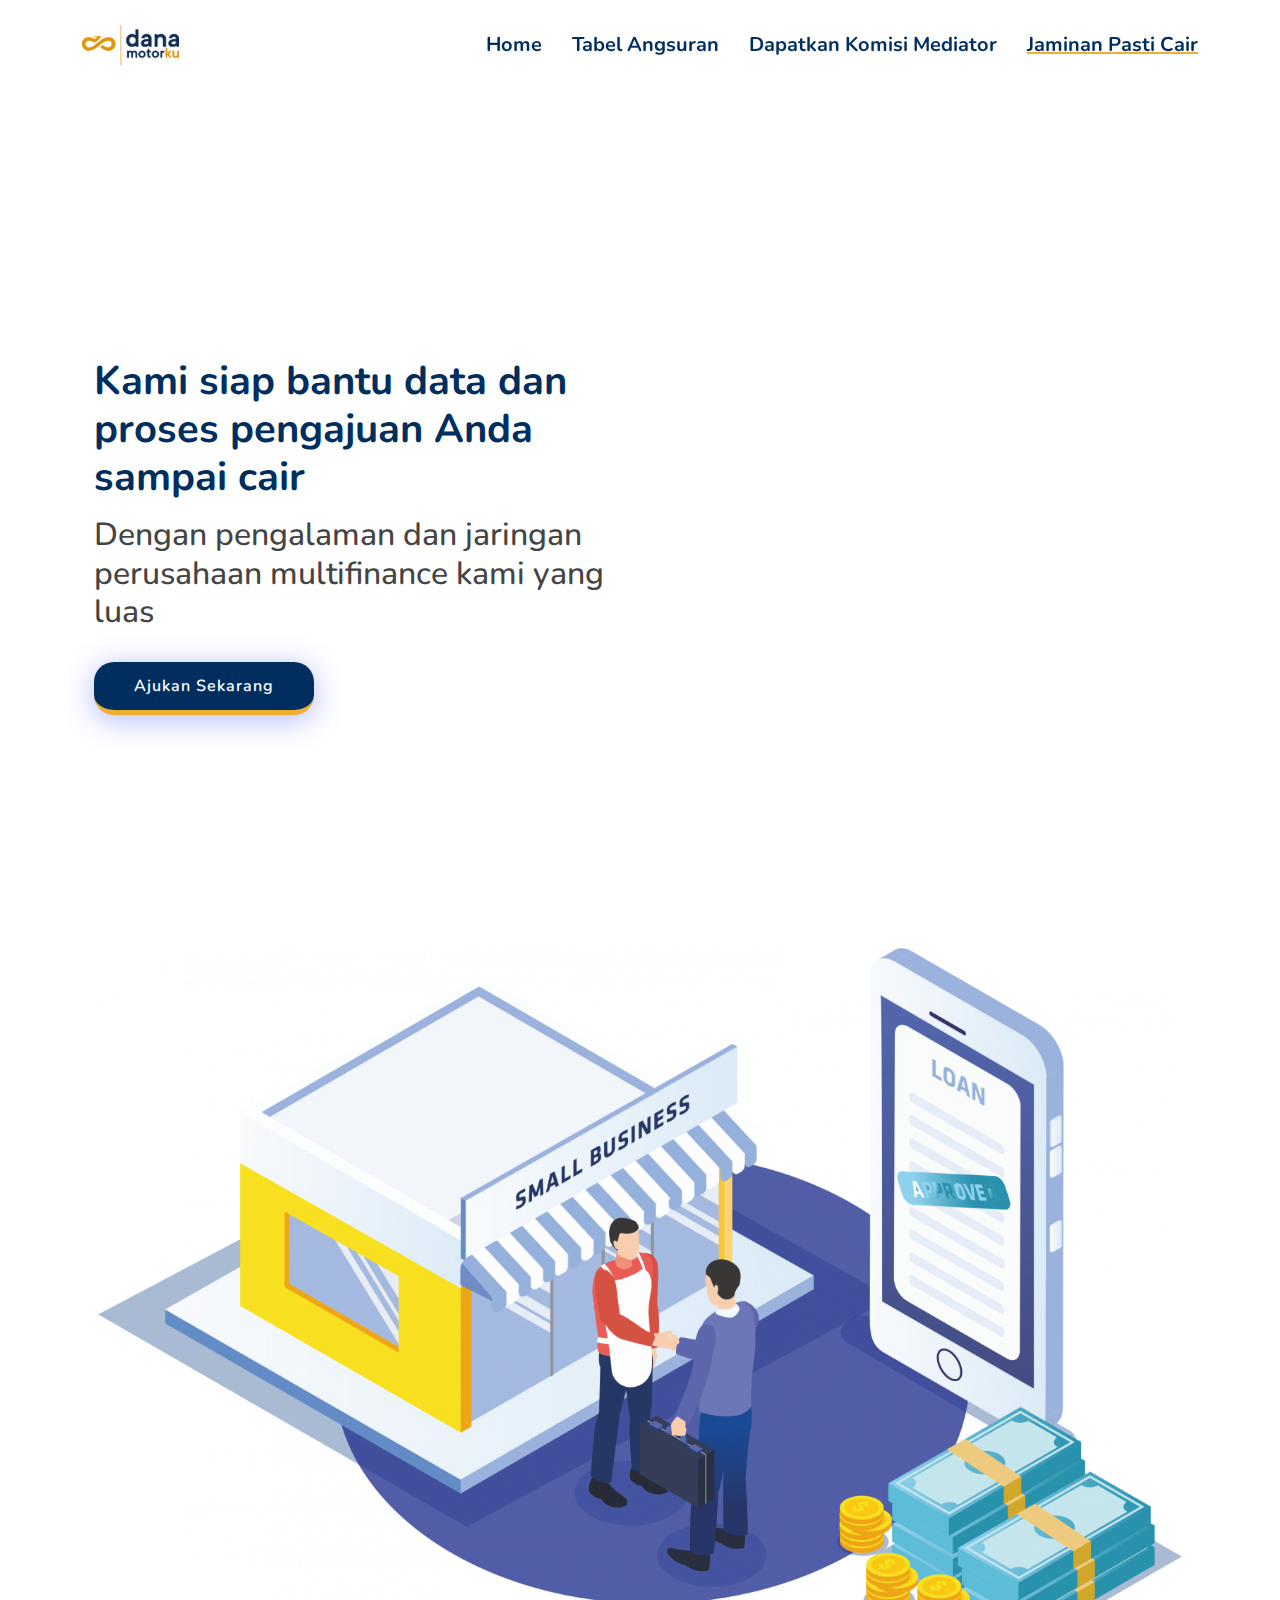
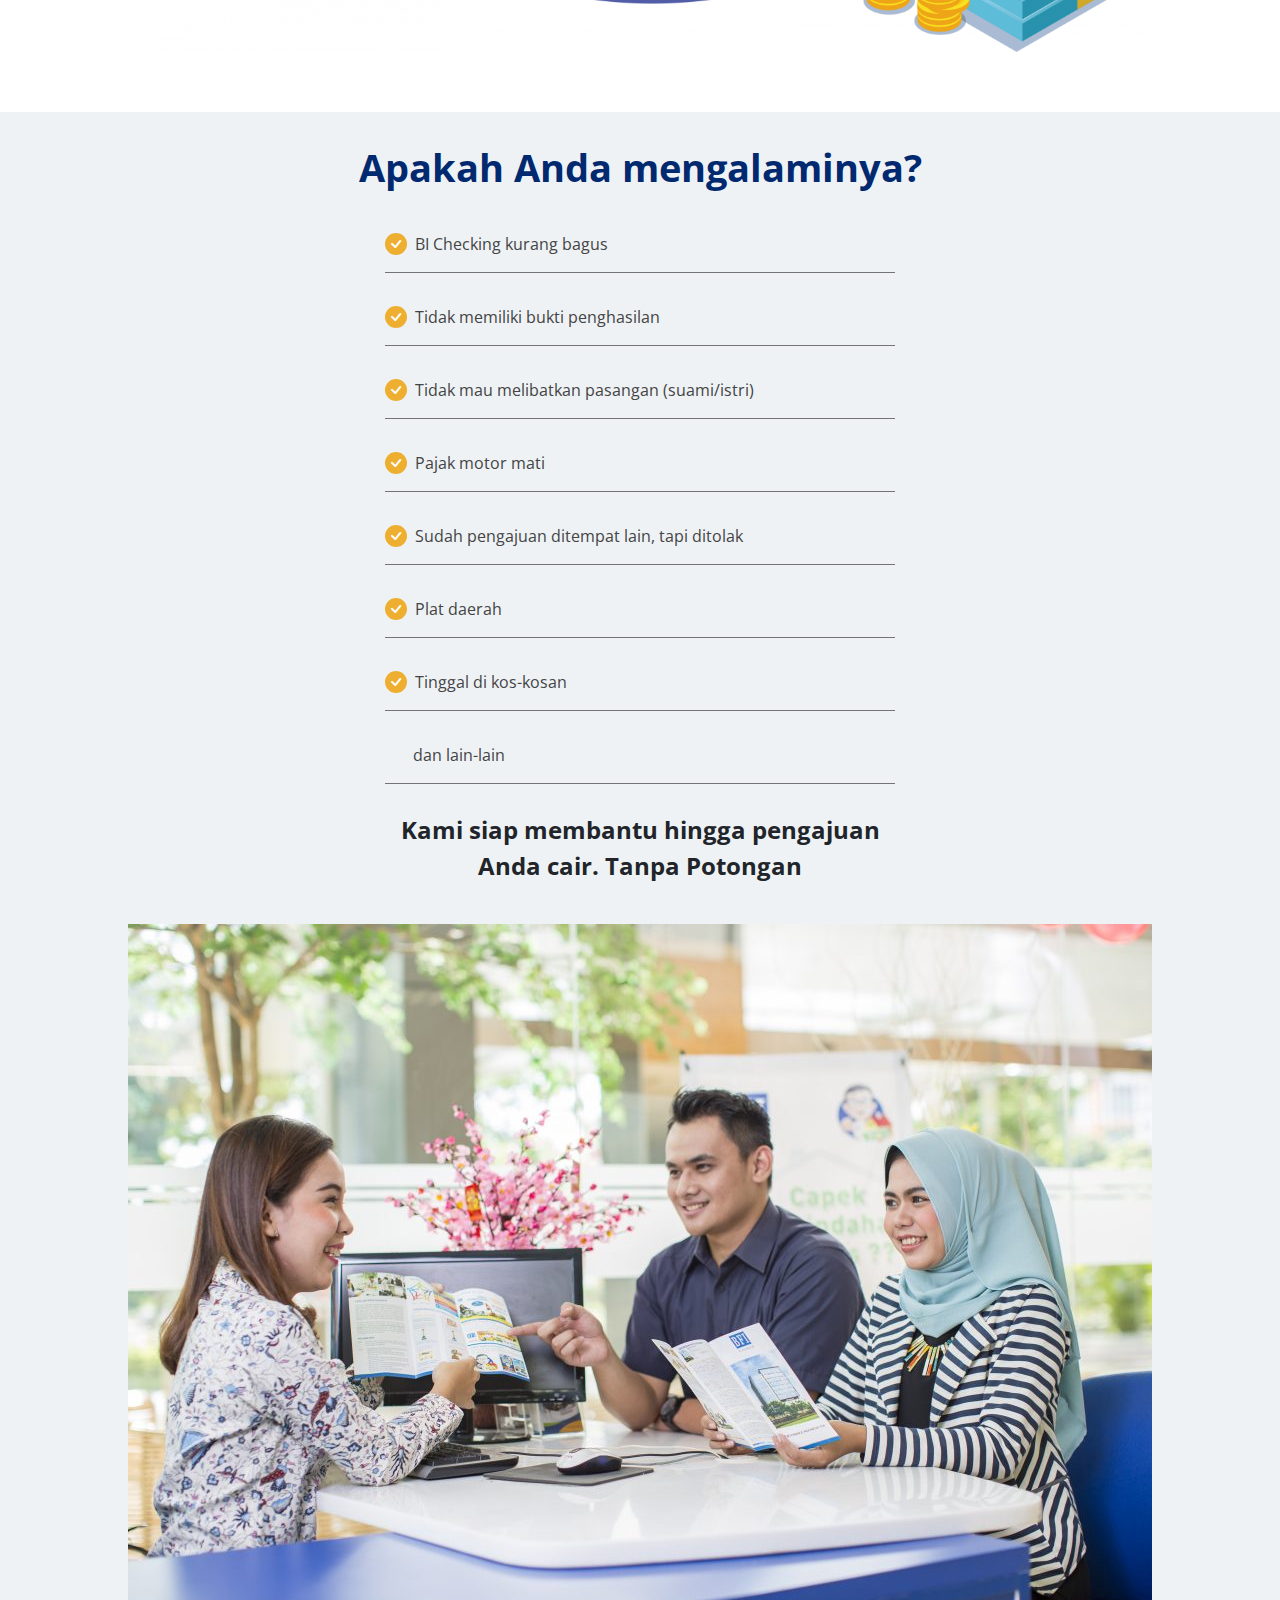
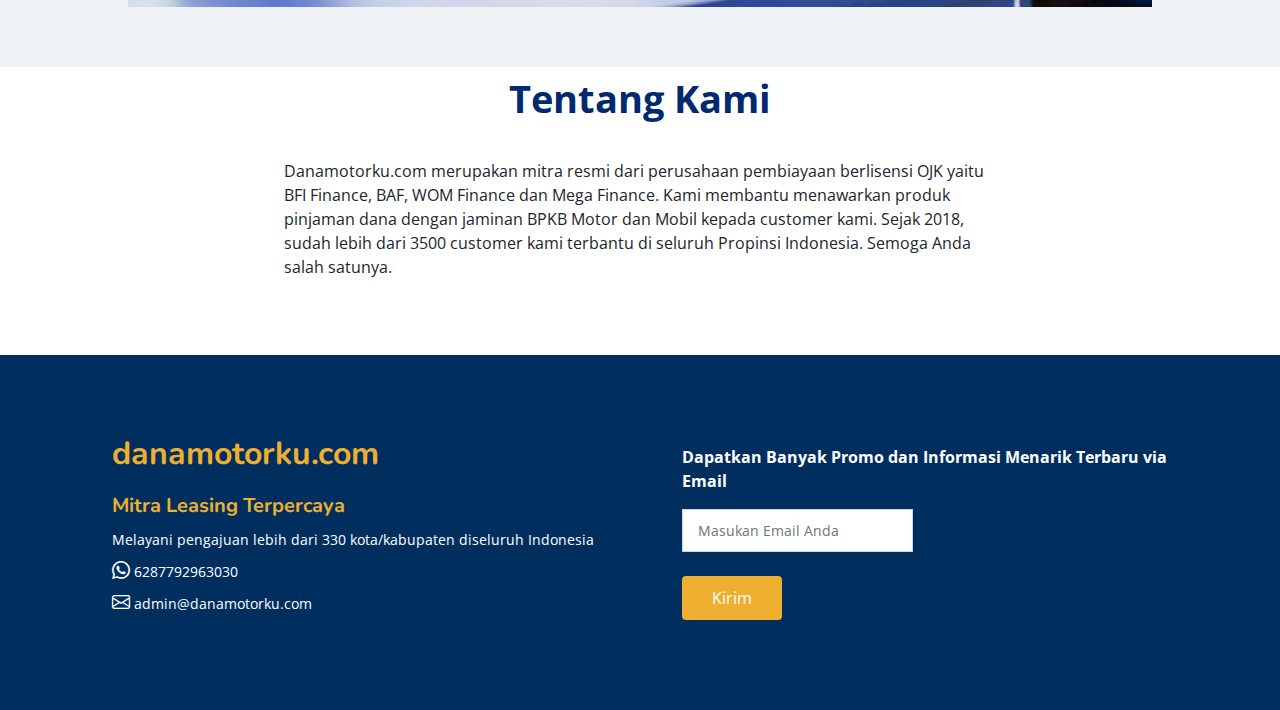
==== jaminan.html @ 9702a64d "init" ====
<!DOCTYPE html>
<html lang="en">

<head>
  <meta charset="utf-8">
  <meta content="width=device-width, initial-scale=1.0" name="viewport">

  <title>Jaminan Pasti Cair</title>
  <meta content="" name="description">

  <meta content="" name="keywords">

  <!-- Favicons -->
  <link href="assets/img/logo.png" rel="icon">
  <link href="assets/img/logo.png" rel="apple-touch-icon">

  <!-- Google Fonts -->
  <link href="https://fonts.googleapis.com/css?family=Open+Sans:300,300i,400,400i,600,600i,700,700i|Nunito:300,300i,400,400i,600,600i,700,700i|Poppins:300,300i,400,400i,500,500i,600,600i,700,700i" rel="stylesheet">

  <!-- Vendor CSS Files -->
  <link href="assets/vendor/aos/aos.css" rel="stylesheet">
  <link href="assets/vendor/bootstrap/css/bootstrap.min.css" rel="stylesheet">
  <link href="assets/vendor/bootstrap-icons/bootstrap-icons.css" rel="stylesheet">
  <link href="assets/vendor/glightbox/css/glightbox.min.css" rel="stylesheet">
  <link href="assets/vendor/remixicon/remixicon.css" rel="stylesheet">
  <link href="assets/vendor/swiper/swiper-bundle.min.css" rel="stylesheet">

  <!-- Template Main CSS File -->
  <link href="assets/css/style.css" rel="stylesheet">
  <link href="assets/css/custom.css" rel="stylesheet">
</head>

<body>

  <header id="header" class="header fixed-top">
    <div class="container-fluid container-xl d-flex align-items-center justify-content-between">

      <a href="index.html" class="logo d-flex align-items-center">
        <img src="assets/img/logo.png" alt="">
        <!-- <span>FlexStart</span> -->
      </a>

      <nav id="navbar" class="navbar">
        <ul>
          <li><a class="nav-link scrollto" href="index.html">Home</a></li>
          <li><a class="nav-link scrollto" href="index.html#table-angsuran">Tabel Angsuran</a></li>
          <li><a class="nav-link scrollto" href="komisi.html">Dapatkan Komisi Mediator</a></li>
          <li><a class="nav-link scrollto active" href="jaminan.html">Jaminan Pasti Cair</a></li>
        </ul>
        <div class="navbar-wa me-2"><a class="p-0 text-white px-2 py-1" href="https://api.whatsapp.com/send?phone=6287792963030&text=Hallo%20Admin%0ASaya%20perlu%20info%20Pinjaman%20Gadai%20BPKB%20Motor%20." target="_blank"><i class="bi bi-whatsapp me-2"></i> 087792963030</a></div>
        <i class="bi bi-list mobile-nav-toggle"></i>
      </nav><!-- .navbar -->

    </div>
  </header><!-- End Header -->

  <!-- ======= Hero Section ======= -->
  <section id="hero" class="hero d-flex align-items-center mt-5 pb-0">

    <div class="container mt-3">
      <div class="row">
        <div class="col-lg-6 d-flex flex-column justify-content-center px-4">
          <h1 >Kami siap bantu data dan proses pengajuan Anda sampai cair</h1>
          <h2 class="fs-2">Dengan pengalaman dan jaringan perusahaan multifinance kami yang luas</h2>
          <div >
            <div class="text-center text-lg-start">
              <a href="https://api.whatsapp.com/send?phone=6287792963030&text=Hallo%20Admin%0ASaya%20perlu%20info%20Pinjaman%20Gadai%20BPKB%20Motor%20." target="_blank" class="btn-get-started scrollto d-inline-flex align-items-center justify-content-center py-4">
                <span>Ajukan Sekarang</span>
              </a>
            </div>
          </div>
        </div>
        <div class="col-lg-6 hero-img" >
          <!-- <img src="assets/img/hero-img.png" class="img-fluid" alt=""> -->
        </div>
      </div>
    </div>

  </section><!-- End Hero -->

  <main id="main">
    <!-- ======= About Section ======= -->
    <section id="about" class="about pt-0">

      <div class="container" >
        <div class="row gx-0">
          <div class="col-lg-12 d-flex align-items-center justify-content-center px-3" >
            <img src="assets/img/ilustrasi/H.png" class="img-fluid" alt="">
          </div>

        </div>
      </div>

    </section><!-- End About Section -->

    <!-- ======= Values Section ======= -->
    <section id="values" class="values py-4 bg-grey">
      <div class="container" >
        <header class="section-header">
          <p>Apakah Anda mengalaminya?</p>
        </header>
        <div class="row">
          <div class="d-flex justify-content-center">
            <div class="col-lg-6 px-4">
              <div class="row align-self-center gy-4">
               <div class="col-md-12 py-1" >
                <div class="feature-box d-flex align-items-start border-bottom-1px border-black">
                 <div class="border-check me-2">
                  <i class="bi bi-check check p-0"></i>
                </div>
                <p >BI Checking kurang bagus</p>
              </div>
            </div>
            <div class="col-md-12 py-1" >
              <div class="feature-box d-flex align-items-start border-bottom-1px border-black">
               <div class="border-check me-2">
                <i class="bi bi-check check p-0"></i>
              </div>
              <p >Tidak memiliki bukti penghasilan</p>
            </div>
          </div>
          <div class="col-md-12 py-1" >
            <div class="feature-box d-flex align-items-start border-bottom-1px border-black">
             <div class="border-check me-2">
              <i class="bi bi-check check p-0"></i>
            </div>
            <p >Tidak mau melibatkan pasangan (suami/istri)</p>
          </div>
        </div>
        <div class="col-md-12 py-1" >
          <div class="feature-box d-flex align-items-start border-bottom-1px border-black">
           <div class="border-check me-2">
            <i class="bi bi-check check p-0"></i>
          </div>
          <p >Pajak motor mati</p>
        </div>
      </div>
      <div class="col-md-12 py-1" >
        <div class="feature-box d-flex align-items-start border-bottom-1px border-black">
         <div class="border-check me-2">
          <i class="bi bi-check check p-0"></i>
        </div>
        <p >Sudah pengajuan ditempat lain, tapi ditolak</p>
      </div>
    </div>
    <div class="col-md-12 py-1" >
      <div class="feature-box d-flex align-items-start border-bottom-1px border-black">
       <div class="border-check me-2">
        <i class="bi bi-check check p-0"></i>
      </div>
      <p >Plat daerah</p>
    </div>
  </div>
  <div class="col-md-12 py-1" >
    <div class="feature-box d-flex align-items-start border-bottom-1px border-black">
     <div class="border-check me-2">
      <i class="bi bi-check check p-0"></i>
    </div>
    <p >Tinggal di kos-kosan</p>
  </div>
</div>
<div class="col-md-12 py-1" >
  <div class="feature-box d-flex align-items-start border-bottom-1px border-black">
    <i class="bi bi-check check p-0 me-2" style="visibility: hidden;"></i>
    <p >dan lain-lain</p>
  </div>
</div>
</div>
<div class="d-flex justify-content-center mt-4">
  <p class="text-dark fs-4 text-center fw-bold">Kami siap membantu hingga pengajuan Anda cair. Tanpa Potongan</p>
</div>
</div>
</div>
</div>

</div>

</section><!-- End Values Section -->

<!-- ======= About Section ======= -->
<section id="about" class="about pt-0 bg-grey">

  <div class="container" >
    <div class="row gx-0">
      <div class="col-lg-12 d-flex align-items-center justify-content-center" >
        <img src="assets/img/ilustrasi/E.jpeg" class="img-fluid" alt="">
      </div>

    </div>
  </div>

</section><!-- End About Section -->

<!-- ======= Testimonials Section ======= -->
<section id="testimonials" class="testimonials pt-0">

  <div class="container" >

    <header class="section-header">
      <p>Tentang Kami</p>
    </header>
    <div class="row d-flex justify-content-center">
      <div class="col-lg-8 px-4">
        <p class="text-dark fs-6">Danamotorku.com merupakan mitra resmi dari perusahaan pembiayaan berlisensi OJK yaitu BFI Finance, BAF, WOM Finance dan Mega Finance. Kami membantu menawarkan produk pinjaman dana dengan jaminan BPKB Motor dan Mobil kepada customer kami. Sejak 2018, sudah lebih dari 3500 customer kami terbantu di seluruh Propinsi Indonesia. Semoga Anda salah satunya.</p>
      </div>
    </div>

  </div>

</section><!-- End Testimonials Section -->

<!-- ======= Contact Section ======= -->
<section id="contact" class="contact bg-primary">

  <div class="container" >

    <div class="row">

      <div class="col-lg-6">

        <div class="row">
          <div class="col-md-12">
            <div class="info-box py-0 my-0">
              <h3 class="fs-2 text-orange">danamotorku.com</h3>
              <h3 class="text-orange">Mitra Leasing Terpercaya</h3>
              <p class="text-white">Melayani pengajuan lebih dari 330 kota/kabupaten diseluruh Indonesia</p>
            </div>
          </div>
          <div class="col-md-12">
            <div class="info-box py-2 ">
              <p class="text-white mb-2"><i class="bi bi-whatsapp text-white"></i> 6287792963030</p>
              <p class="text-white"><i class="bi bi-envelope text-white"></i> admin@danamotorku.com</p>
            </div>
          </div>
        </div>
      </div>
      <div class="col-lg-6">
        <form action="" method="post" class="php-email-form">
          <p class="fw-bold text-dark py-0 text-white">Dapatkan Banyak Promo dan Informasi Menarik Terbaru via Email</p>
          <div class="row gy-4">

            <div class="col-md-6">
              <input type="text" name="email" class="form-control" placeholder="Masukan Email Anda" required>
            </div>

            <div class="col-md-12">
              <div class="loading">Loading</div>
              <div class="error-message"></div>
              <div class="sent-message">Your message has been sent. Thank you!</div>
              <button class="bg-orange" type="submit">Kirim</button>
            </div>

          </div>
        </form>

      </div>

    </div>

  </div>

</section><!-- End Contact Section -->

<a href="#" class="back-to-top d-flex align-items-center justify-content-center"><i class="bi bi-arrow-up-short"></i></a>

<!-- Vendor JS Files -->
<script src="assets/vendor/purecounter/purecounter.js"></script>
<script src="assets/vendor/aos/aos.js"></script>
<script src="assets/vendor/bootstrap/js/bootstrap.bundle.min.js"></script>
<script src="assets/vendor/glightbox/js/glightbox.min.js"></script>
<script src="assets/vendor/isotope-layout/isotope.pkgd.min.js"></script>
<script src="assets/vendor/swiper/swiper-bundle.min.js"></script>
<script src="assets/vendor/php-email-form/validate.js"></script>

<!-- Template Main JS File -->
<script src="assets/js/main.js"></script>

</body>

</html>
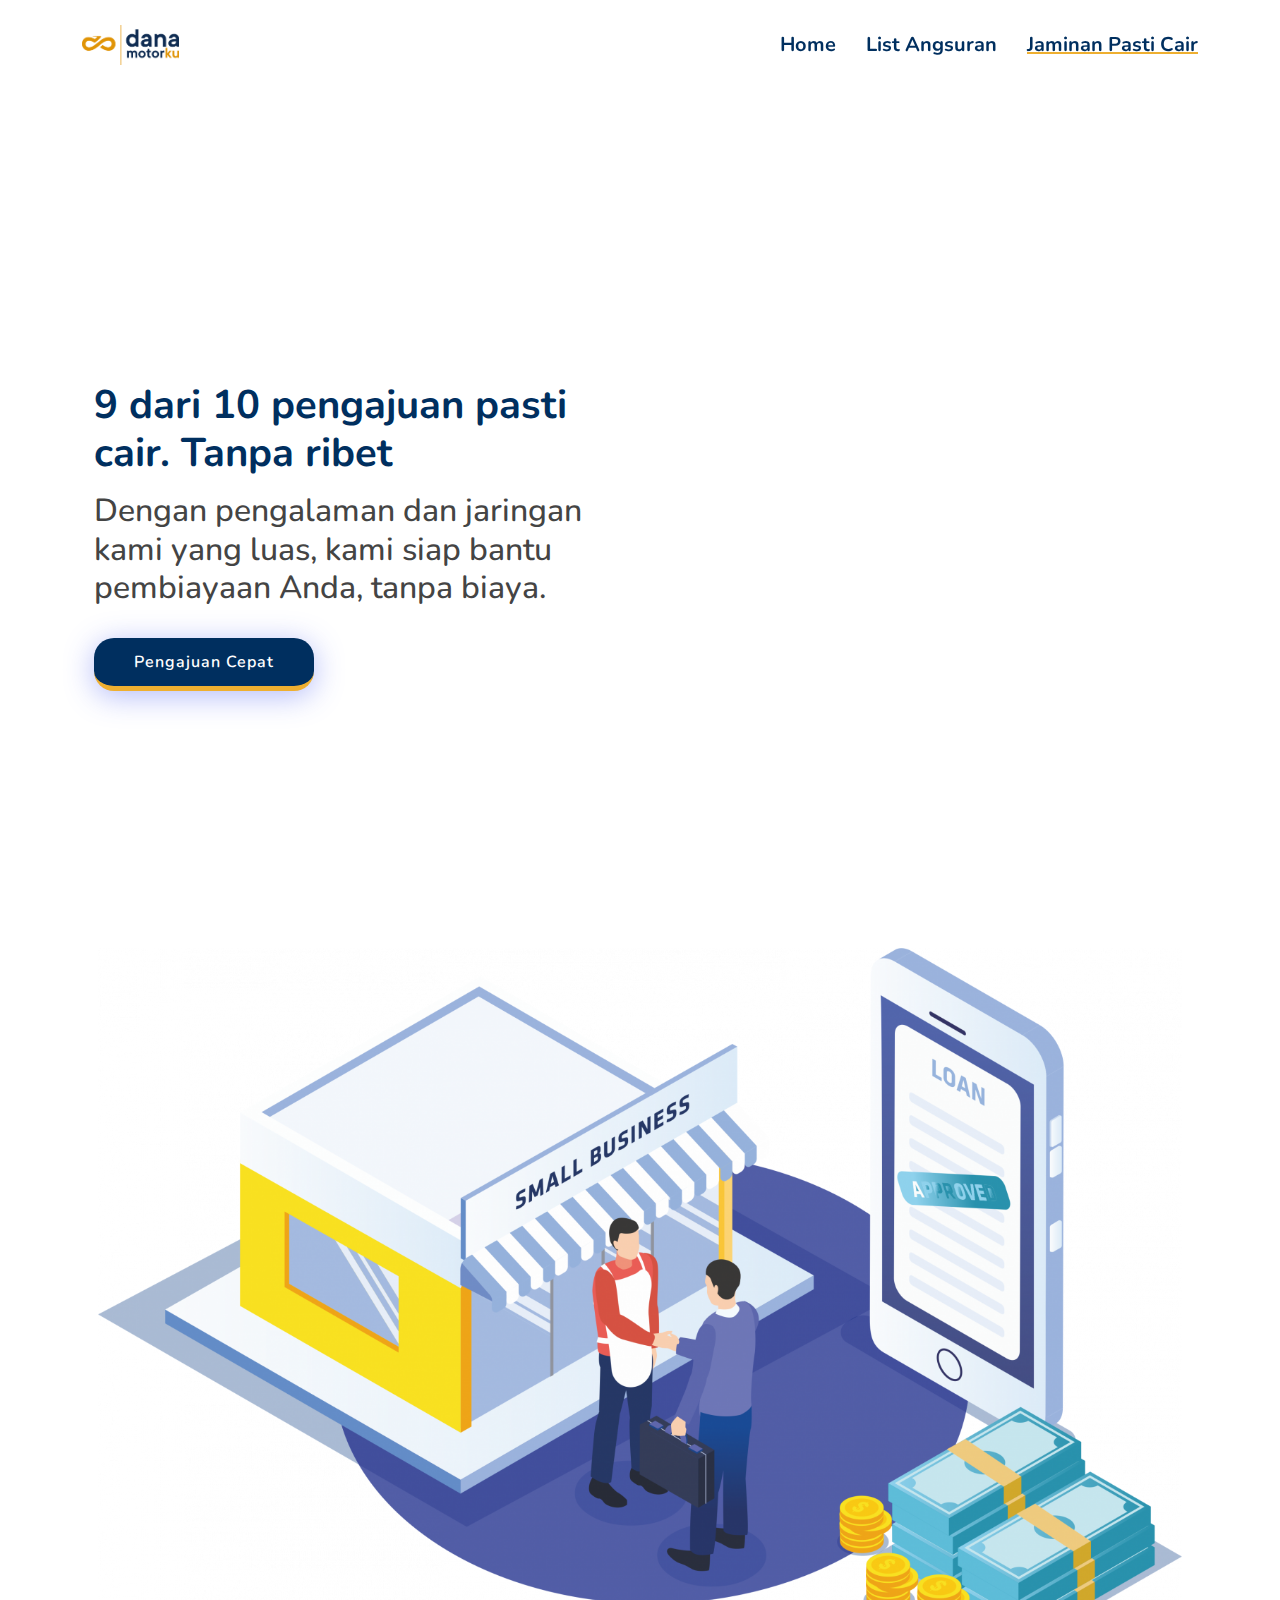
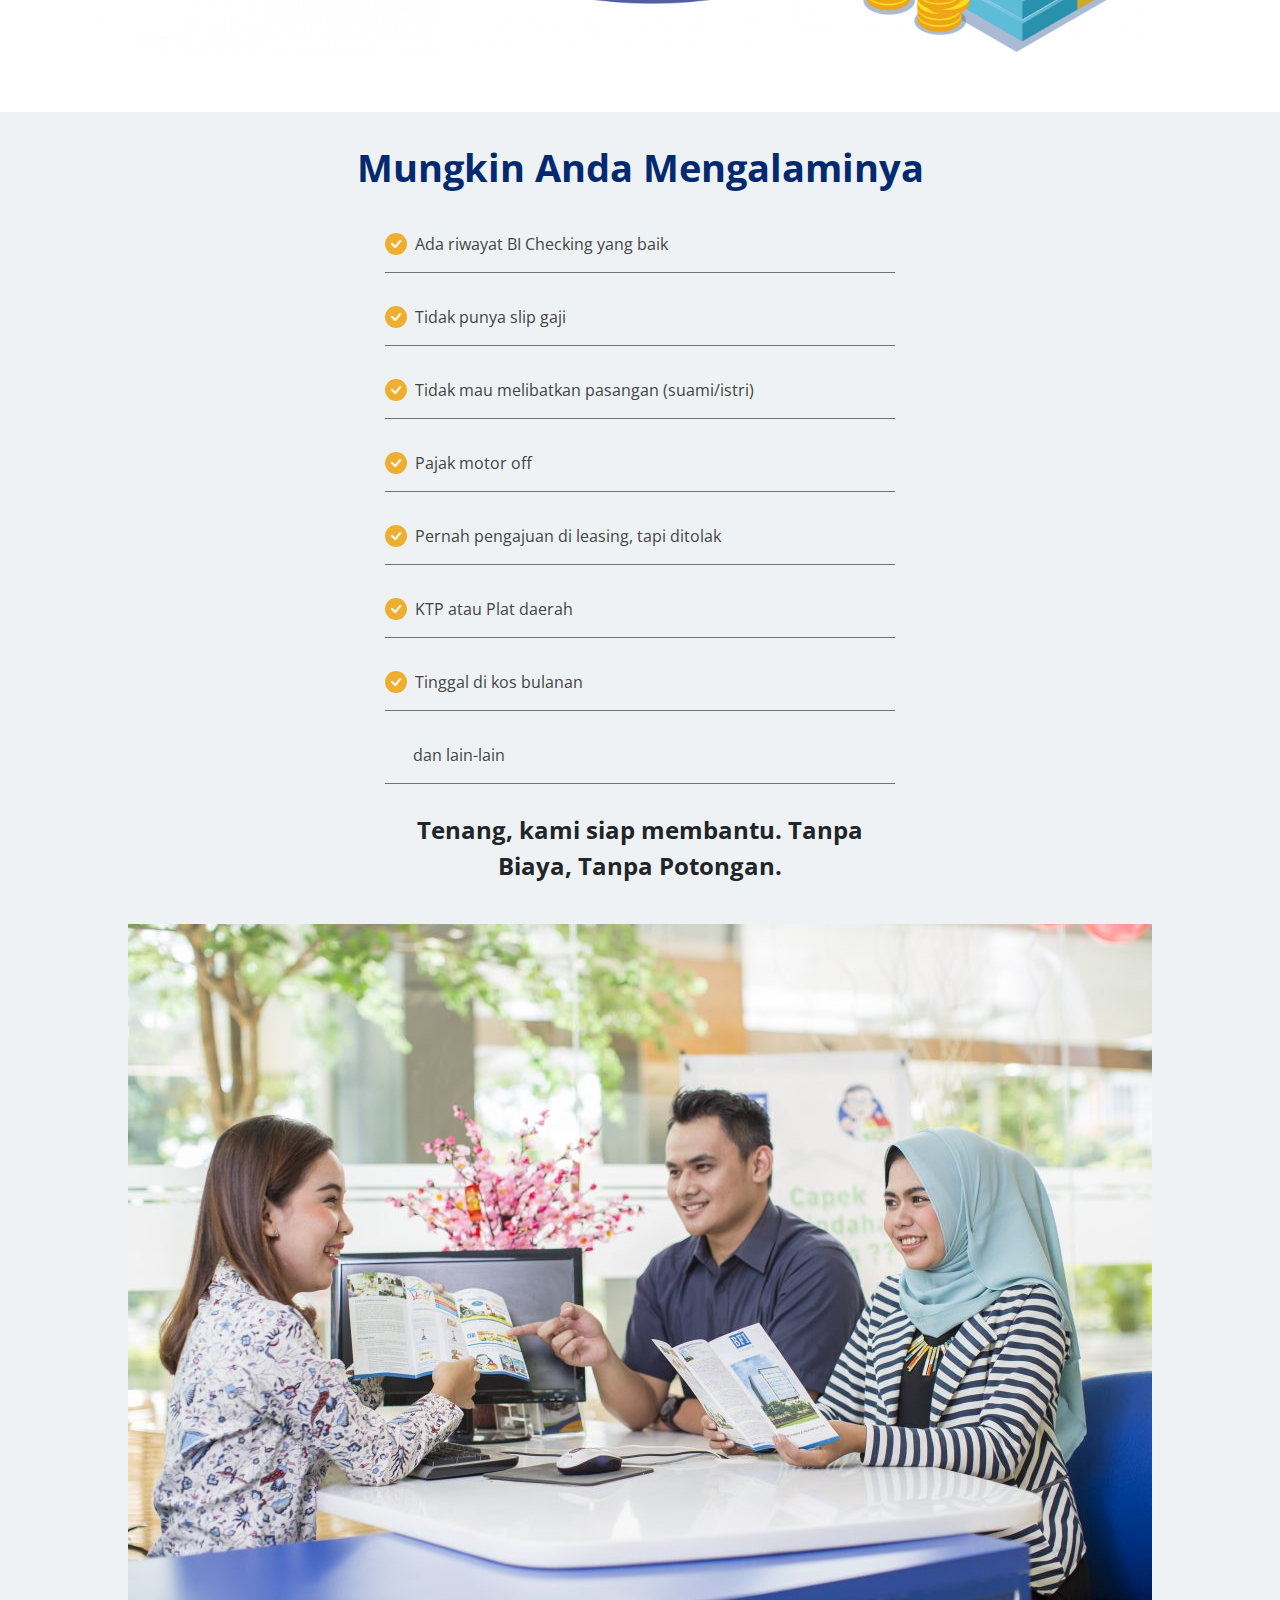
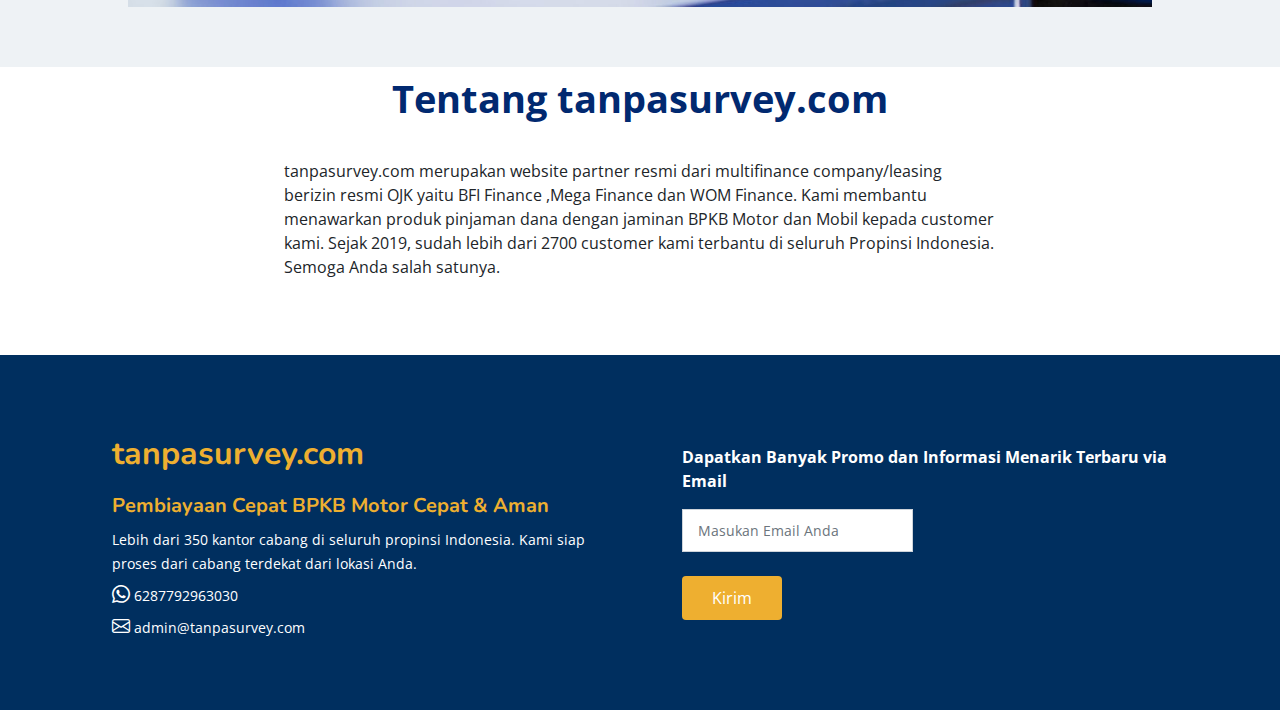
==== commit f21c9fc7: "hampir selesai:" ====
--- a/jaminan.html
+++ b/jaminan.html
@@ -43,11 +43,11 @@
       <nav id="navbar" class="navbar">
         <ul>
           <li><a class="nav-link scrollto" href="index.html">Home</a></li>
-          <li><a class="nav-link scrollto" href="index.html#table-angsuran">Tabel Angsuran</a></li>
-          <li><a class="nav-link scrollto" href="komisi.html">Dapatkan Komisi Mediator</a></li>
+          <li><a class="nav-link scrollto" href="index.html#table-angsuran">List Angsuran</a></li>
+<!--           <li><a class="nav-link scrollto" href="komisi.html">Dapatkan Komisi Mediator</a></li> -->
           <li><a class="nav-link scrollto active" href="jaminan.html">Jaminan Pasti Cair</a></li>
         </ul>
-        <div class="navbar-wa me-2"><a class="p-0 text-white px-2 py-1" href="https://api.whatsapp.com/send?phone=6287792963030&text=Hallo%20Admin%0ASaya%20perlu%20info%20Pinjaman%20Gadai%20BPKB%20Motor%20." target="_blank"><i class="bi bi-whatsapp me-2"></i> 087792963030</a></div>
+        <div class="navbar-wa me-2"><a class="p-0 text-white px-2 py-1" href="https://api.whatsapp.com/send?phone=6287792963030&text=Hallo%20Admin%20tanpasurvey.com%20,%20saya%20perlu%20info%20Pinjaman%20Gadai%20BPKB%20Motor%20." target="_blank"><i class="bi bi-whatsapp me-2"></i> 087792963030</a></div>
         <i class="bi bi-list mobile-nav-toggle"></i>
       </nav><!-- .navbar -->
 
@@ -60,12 +60,12 @@
     <div class="container mt-3">
       <div class="row">
         <div class="col-lg-6 d-flex flex-column justify-content-center px-4">
-          <h1 >Kami siap bantu data dan proses pengajuan Anda sampai cair</h1>
-          <h2 class="fs-2">Dengan pengalaman dan jaringan perusahaan multifinance kami yang luas</h2>
+          <h1>9 dari 10 pengajuan pasti cair. Tanpa ribet</h1>
+          <h2 class="fs-2">Dengan pengalaman dan jaringan kami yang luas, kami siap bantu pembiayaan Anda, tanpa biaya.</h2>
           <div >
             <div class="text-center text-lg-start">
-              <a href="https://api.whatsapp.com/send?phone=6287792963030&text=Hallo%20Admin%0ASaya%20perlu%20info%20Pinjaman%20Gadai%20BPKB%20Motor%20." target="_blank" class="btn-get-started scrollto d-inline-flex align-items-center justify-content-center py-4">
-                <span>Ajukan Sekarang</span>
+              <a href="https://api.whatsapp.com/send?phone=6287792963030&text=Hallo%20Admin%20tanpasurvey.com%20,%20saya%20perlu%20info%20Pinjaman%20Gadai%20BPKB%20Motor%20." target="_blank" class="btn-get-started scrollto d-inline-flex align-items-center justify-content-center py-4">
+                <span>Pengajuan Cepat</span>
               </a>
             </div>
           </div>
@@ -97,7 +97,7 @@
     <section id="values" class="values py-4 bg-grey">
       <div class="container" >
         <header class="section-header">
-          <p>Apakah Anda mengalaminya?</p>
+          <p>Mungkin Anda Mengalaminya</p>
         </header>
         <div class="row">
           <div class="d-flex justify-content-center">
@@ -108,7 +108,7 @@
                  <div class="border-check me-2">
                   <i class="bi bi-check check p-0"></i>
                 </div>
-                <p >BI Checking kurang bagus</p>
+                <p >Ada riwayat BI Checking yang baik</p>
               </div>
             </div>
             <div class="col-md-12 py-1" >
@@ -116,7 +116,7 @@
                <div class="border-check me-2">
                 <i class="bi bi-check check p-0"></i>
               </div>
-              <p >Tidak memiliki bukti penghasilan</p>
+              <p >Tidak punya slip gaji</p>
             </div>
           </div>
           <div class="col-md-12 py-1" >
@@ -132,7 +132,7 @@
            <div class="border-check me-2">
             <i class="bi bi-check check p-0"></i>
           </div>
-          <p >Pajak motor mati</p>
+          <p >Pajak motor off</p>
         </div>
       </div>
       <div class="col-md-12 py-1" >
@@ -140,7 +140,7 @@
          <div class="border-check me-2">
           <i class="bi bi-check check p-0"></i>
         </div>
-        <p >Sudah pengajuan ditempat lain, tapi ditolak</p>
+        <p >Pernah pengajuan di leasing, tapi ditolak</p>
       </div>
     </div>
     <div class="col-md-12 py-1" >
@@ -148,7 +148,7 @@
        <div class="border-check me-2">
         <i class="bi bi-check check p-0"></i>
       </div>
-      <p >Plat daerah</p>
+      <p >KTP atau Plat daerah</p>
     </div>
   </div>
   <div class="col-md-12 py-1" >
@@ -156,7 +156,7 @@
      <div class="border-check me-2">
       <i class="bi bi-check check p-0"></i>
     </div>
-    <p >Tinggal di kos-kosan</p>
+    <p >Tinggal di kos bulanan</p>
   </div>
 </div>
 <div class="col-md-12 py-1" >
@@ -167,7 +167,7 @@
 </div>
 </div>
 <div class="d-flex justify-content-center mt-4">
-  <p class="text-dark fs-4 text-center fw-bold">Kami siap membantu hingga pengajuan Anda cair. Tanpa Potongan</p>
+  <p class="text-dark fs-4 text-center fw-bold">Tenang, kami siap membantu. Tanpa Biaya, Tanpa Potongan.</p>
 </div>
 </div>
 </div>
@@ -197,11 +197,11 @@
   <div class="container" >
 
     <header class="section-header">
-      <p>Tentang Kami</p>
+      <p>Tentang tanpasurvey.com</p>
     </header>
     <div class="row d-flex justify-content-center">
       <div class="col-lg-8 px-4">
-        <p class="text-dark fs-6">Danamotorku.com merupakan mitra resmi dari perusahaan pembiayaan berlisensi OJK yaitu BFI Finance, BAF, WOM Finance dan Mega Finance. Kami membantu menawarkan produk pinjaman dana dengan jaminan BPKB Motor dan Mobil kepada customer kami. Sejak 2018, sudah lebih dari 3500 customer kami terbantu di seluruh Propinsi Indonesia. Semoga Anda salah satunya.</p>
+        <p class="text-dark fs-6">tanpasurvey.com merupakan website partner resmi dari multifinance company/leasing berizin resmi OJK yaitu BFI Finance ,Mega Finance dan WOM Finance. Kami membantu menawarkan produk pinjaman dana dengan jaminan BPKB Motor dan Mobil kepada customer kami. Sejak 2019, sudah lebih dari 2700 customer kami terbantu di seluruh Propinsi Indonesia. Semoga Anda salah satunya.</p>
       </div>
     </div>
 
@@ -221,15 +221,15 @@
         <div class="row">
           <div class="col-md-12">
             <div class="info-box py-0 my-0">
-              <h3 class="fs-2 text-orange">danamotorku.com</h3>
-              <h3 class="text-orange">Mitra Leasing Terpercaya</h3>
-              <p class="text-white">Melayani pengajuan lebih dari 330 kota/kabupaten diseluruh Indonesia</p>
+              <h3 class="fs-2 text-orange">tanpasurvey.com</h3>
+              <h3 class="text-orange">Pembiayaan Cepat BPKB Motor Cepat & Aman</h3>
+              <p class="text-white">Lebih dari 350 kantor cabang di seluruh propinsi Indonesia. Kami siap proses dari cabang terdekat dari lokasi Anda.</p>
             </div>
           </div>
           <div class="col-md-12">
             <div class="info-box py-2 ">
               <p class="text-white mb-2"><i class="bi bi-whatsapp text-white"></i> 6287792963030</p>
-              <p class="text-white"><i class="bi bi-envelope text-white"></i> admin@danamotorku.com</p>
+              <p class="text-white"><i class="bi bi-envelope text-white"></i> admin@tanpasurvey.com</p>
             </div>
           </div>
         </div>
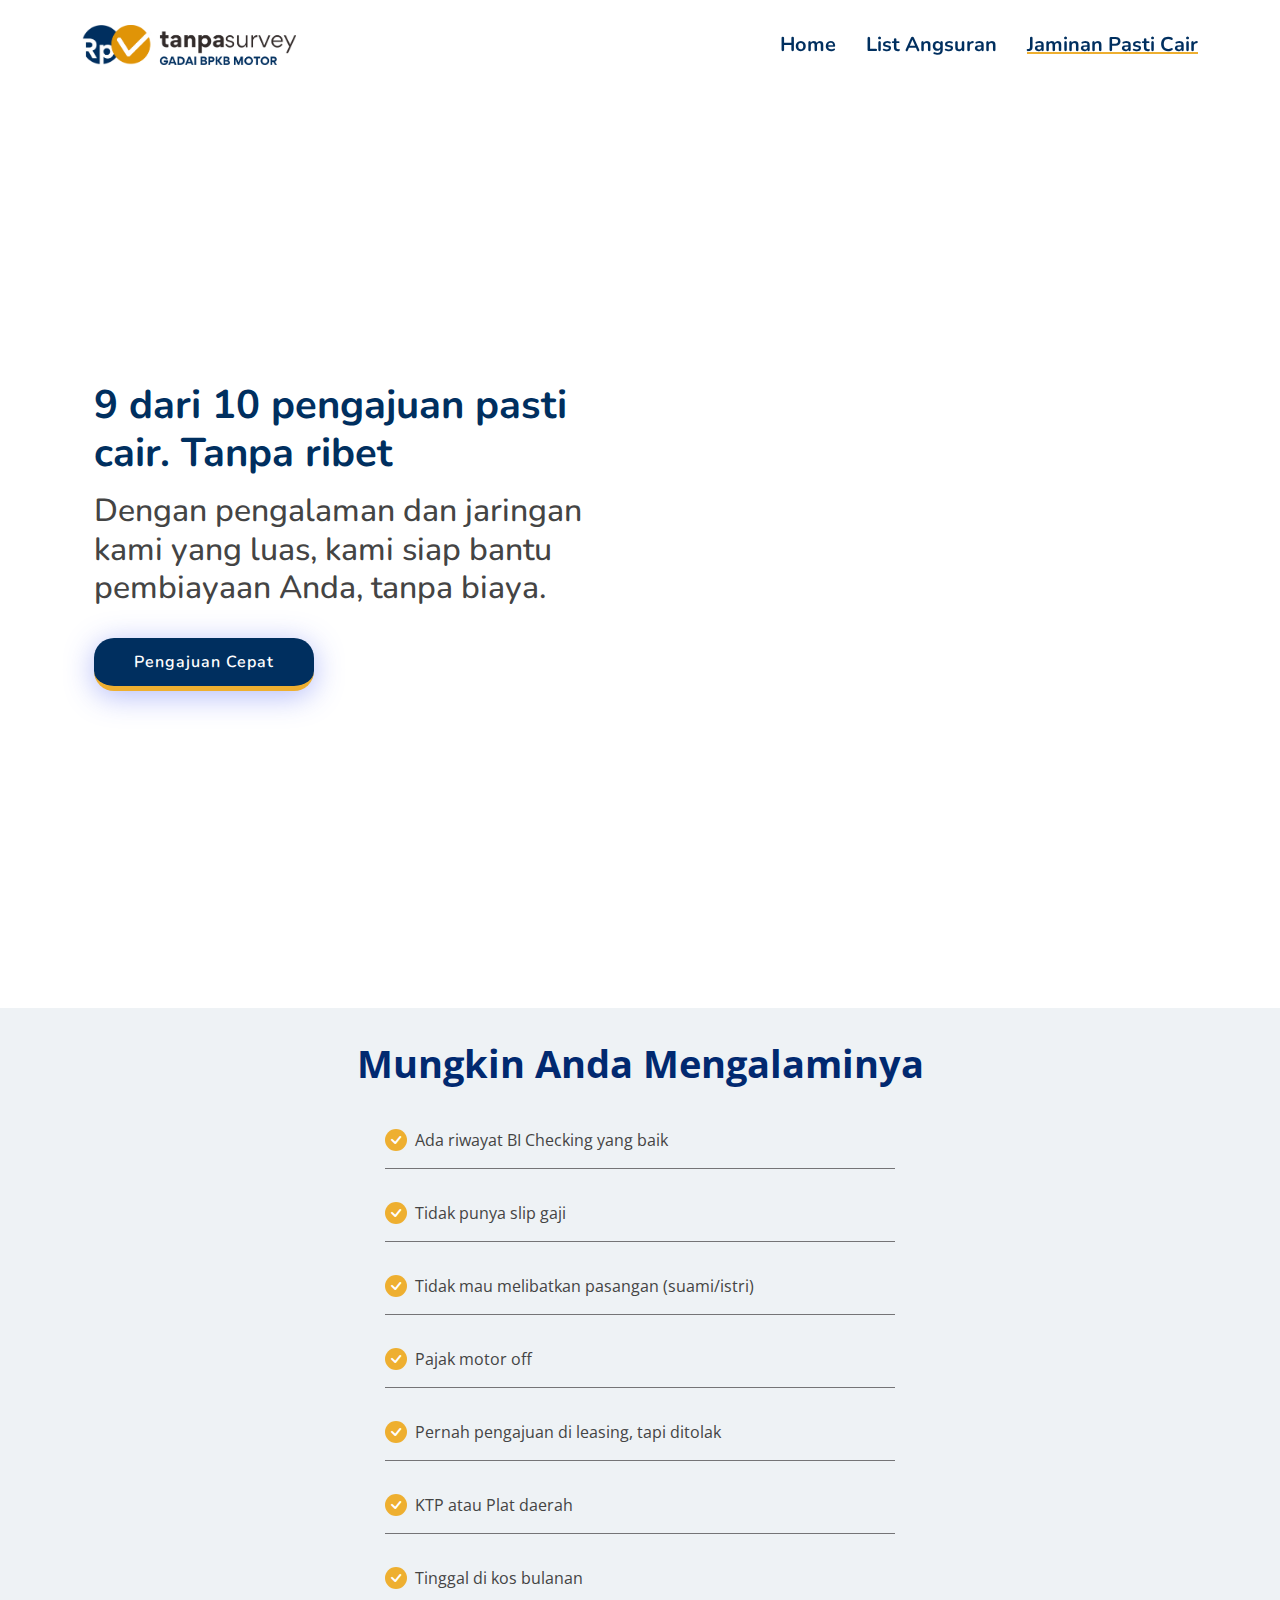
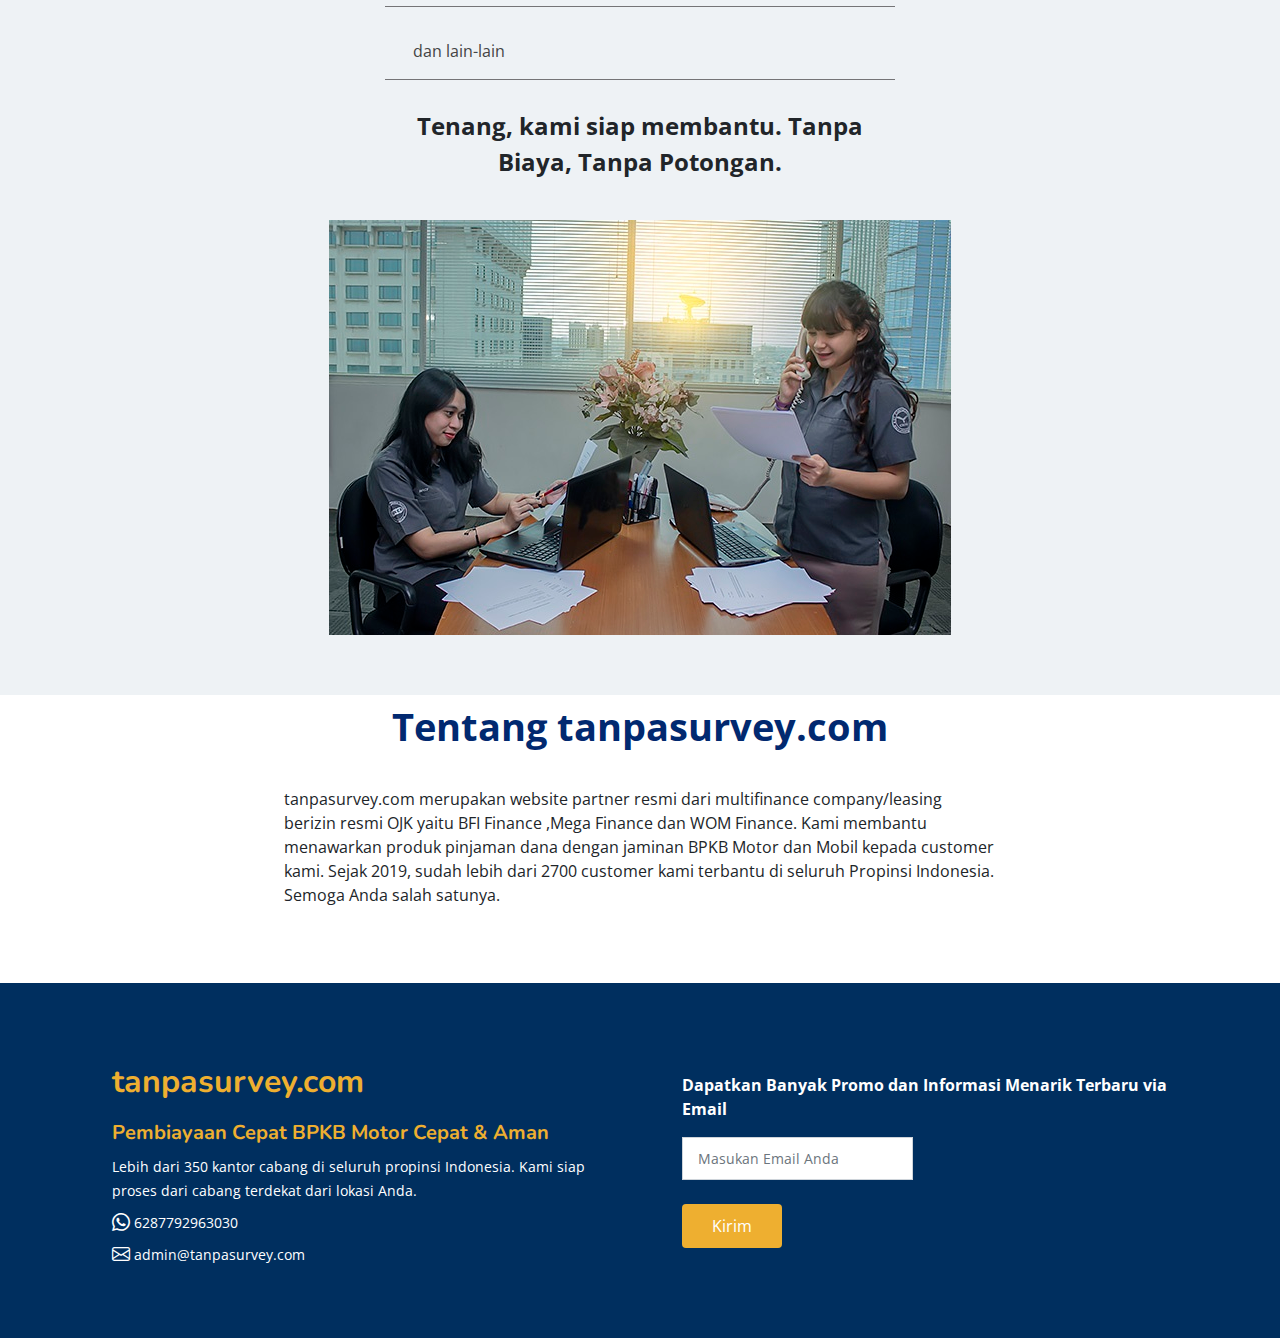
==== commit 22112c91: "ganti ilustrasi" ====
--- a/jaminan.html
+++ b/jaminan.html
@@ -85,7 +85,7 @@
       <div class="container" >
         <div class="row gx-0">
           <div class="col-lg-12 d-flex align-items-center justify-content-center px-3" >
-            <img src="assets/img/ilustrasi/H.png" class="img-fluid" alt="">
+            <img src="assets/img/ilustrasi/F.jpg" class="img-fluid" alt="">
           </div>
 
         </div>
@@ -183,7 +183,7 @@
   <div class="container" >
     <div class="row gx-0">
       <div class="col-lg-12 d-flex align-items-center justify-content-center" >
-        <img src="assets/img/ilustrasi/E.jpeg" class="img-fluid" alt="">
+        <img src="assets/img/ilustrasi/E.jpg" class="img-fluid" alt="">
       </div>
 
     </div>
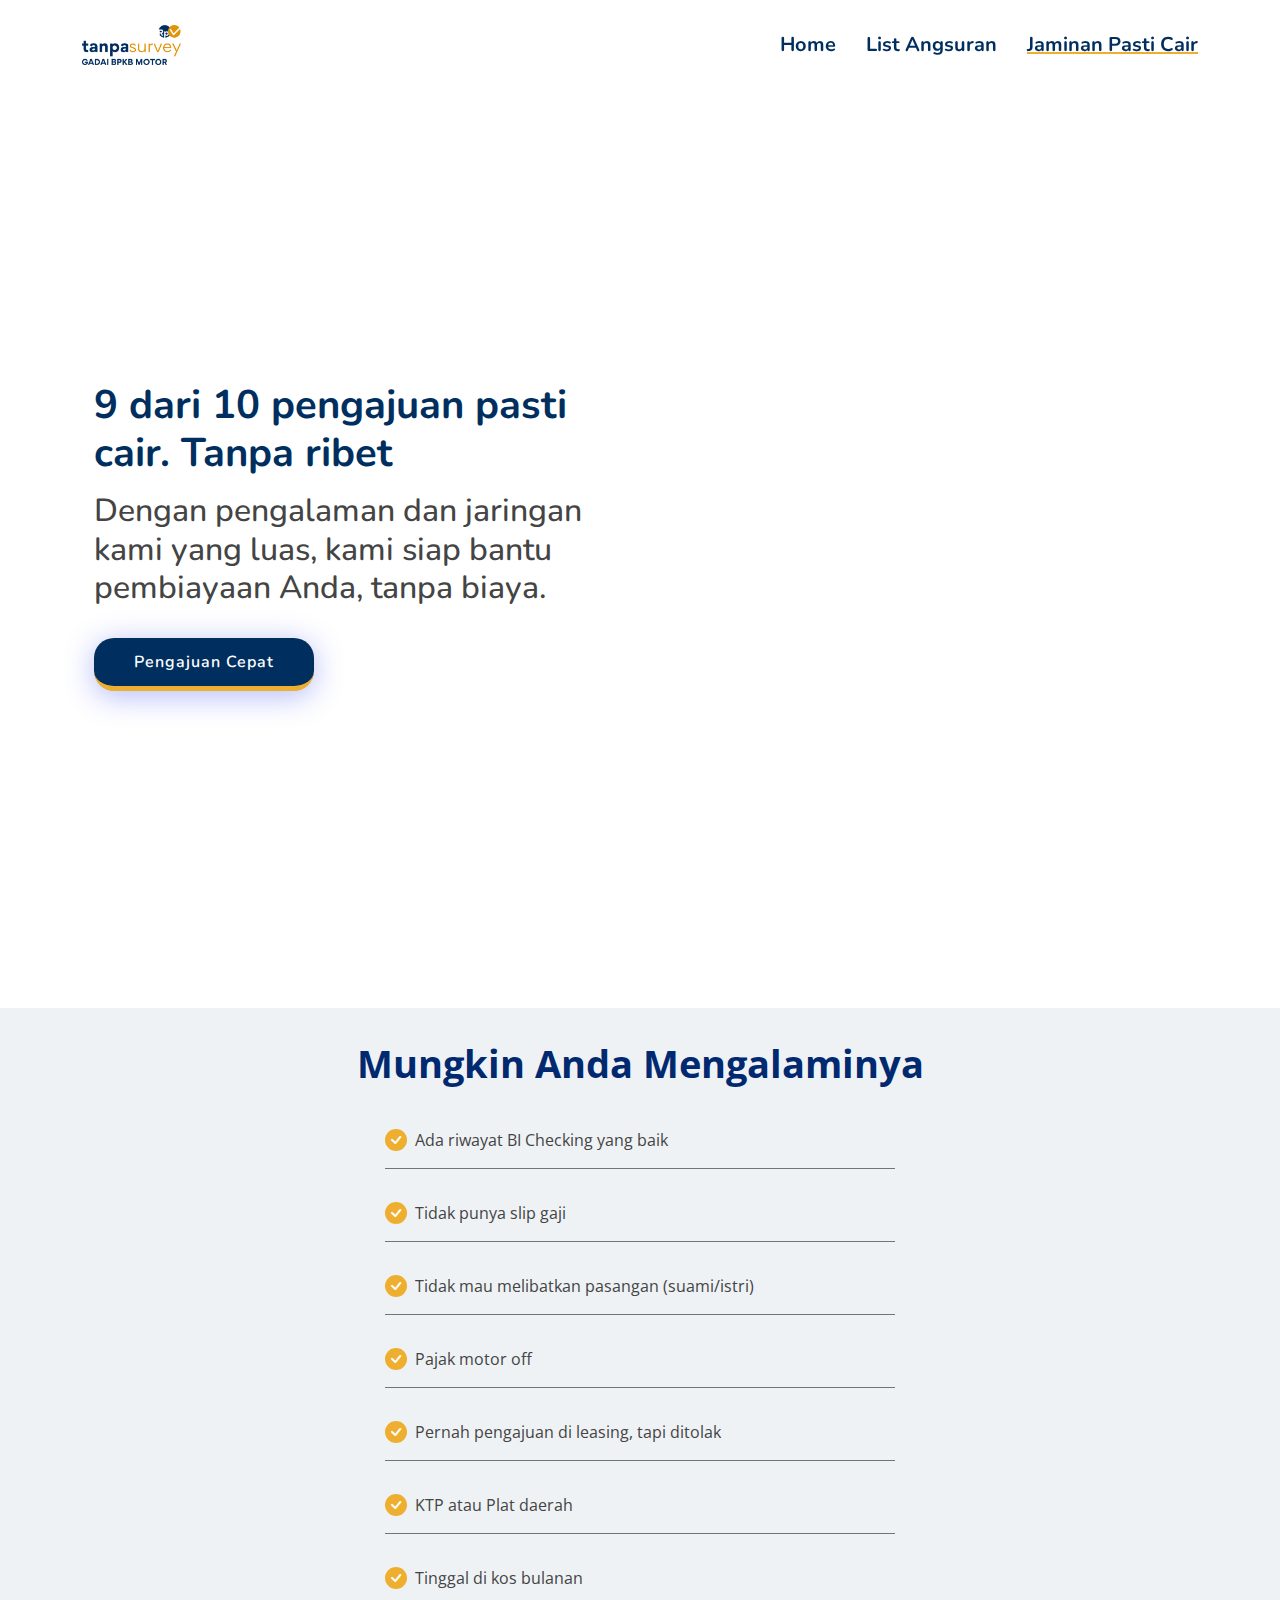
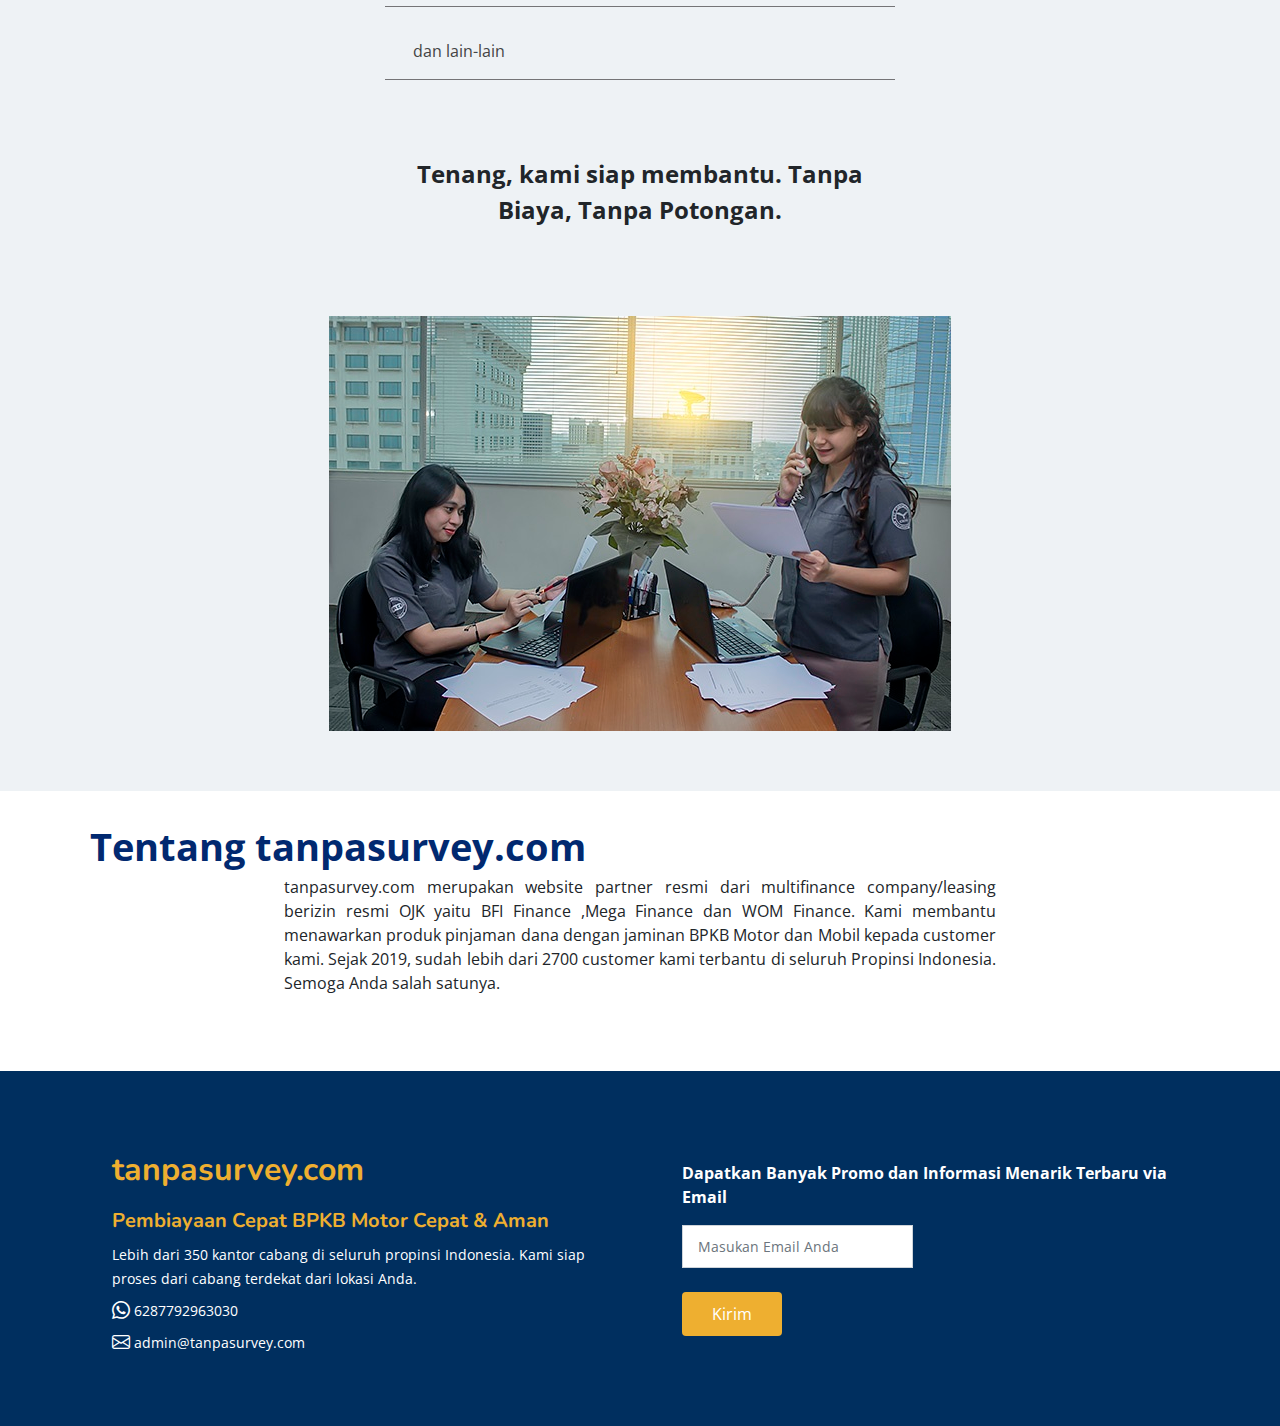
==== commit f329369f: "revisi" ====
--- a/jaminan.html
+++ b/jaminan.html
@@ -166,7 +166,7 @@
   </div>
 </div>
 </div>
-<div class="d-flex justify-content-center mt-4">
+<div class="d-flex justify-content-center mt-4 py-5">
   <p class="text-dark fs-4 text-center fw-bold">Tenang, kami siap membantu. Tanpa Biaya, Tanpa Potongan.</p>
 </div>
 </div>
@@ -192,16 +192,16 @@
 </section><!-- End About Section -->
 
 <!-- ======= Testimonials Section ======= -->
-<section id="testimonials" class="testimonials pt-0">
+<section id="testimonials" class="testimonials pt-4">
 
   <div class="container" >
 
-    <header class="section-header">
-      <p>Tentang tanpasurvey.com</p>
+    <header class="section-header pb-2 ps-2">
+      <p class="text-start">Tentang tanpasurvey.com</p>
     </header>
     <div class="row d-flex justify-content-center">
       <div class="col-lg-8 px-4">
-        <p class="text-dark fs-6">tanpasurvey.com merupakan website partner resmi dari multifinance company/leasing berizin resmi OJK yaitu BFI Finance ,Mega Finance dan WOM Finance. Kami membantu menawarkan produk pinjaman dana dengan jaminan BPKB Motor dan Mobil kepada customer kami. Sejak 2019, sudah lebih dari 2700 customer kami terbantu di seluruh Propinsi Indonesia. Semoga Anda salah satunya.</p>
+        <p class="text-dark fs-6" style="text-align:justify">tanpasurvey.com merupakan website partner resmi dari multifinance company/leasing berizin resmi OJK yaitu BFI Finance ,Mega Finance dan WOM Finance. Kami membantu menawarkan produk pinjaman dana dengan jaminan BPKB Motor dan Mobil kepada customer kami. Sejak 2019, sudah lebih dari 2700 customer kami terbantu di seluruh Propinsi Indonesia. Semoga Anda salah satunya.</p>
       </div>
     </div>
 
